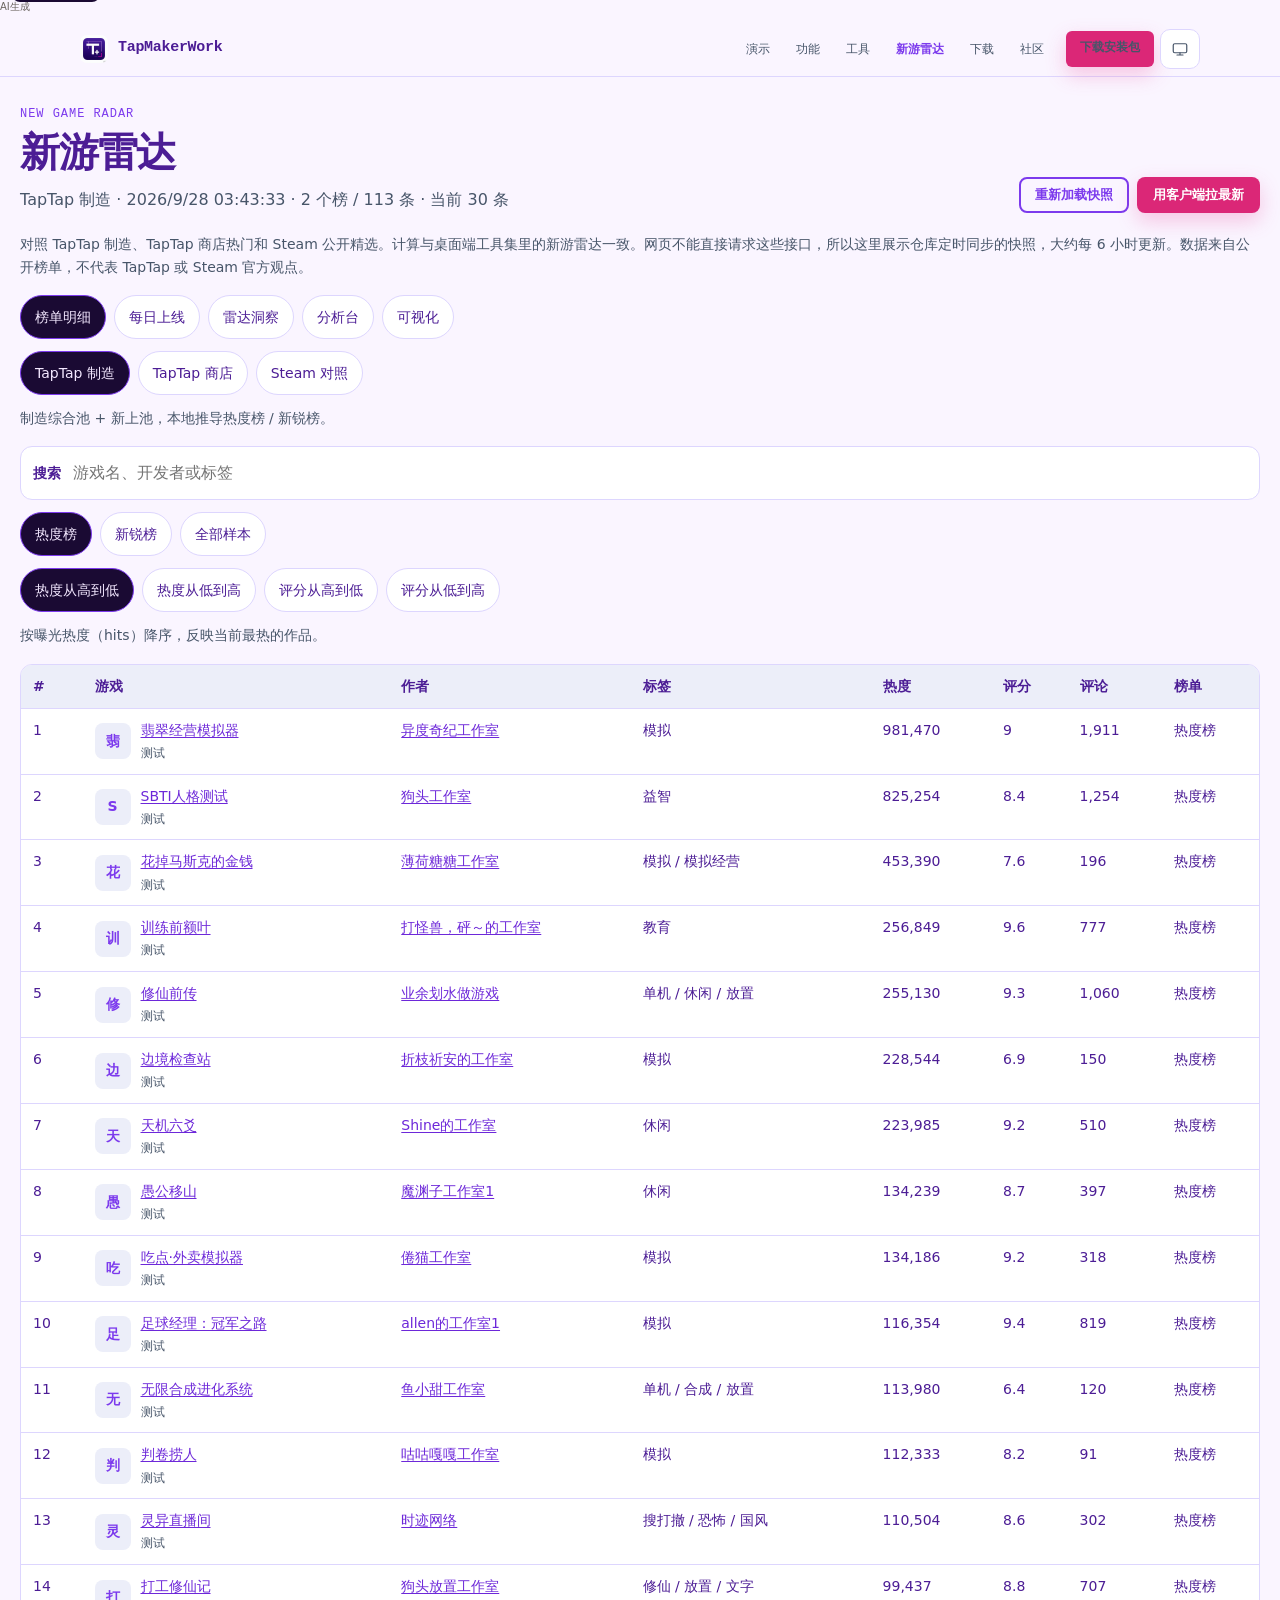
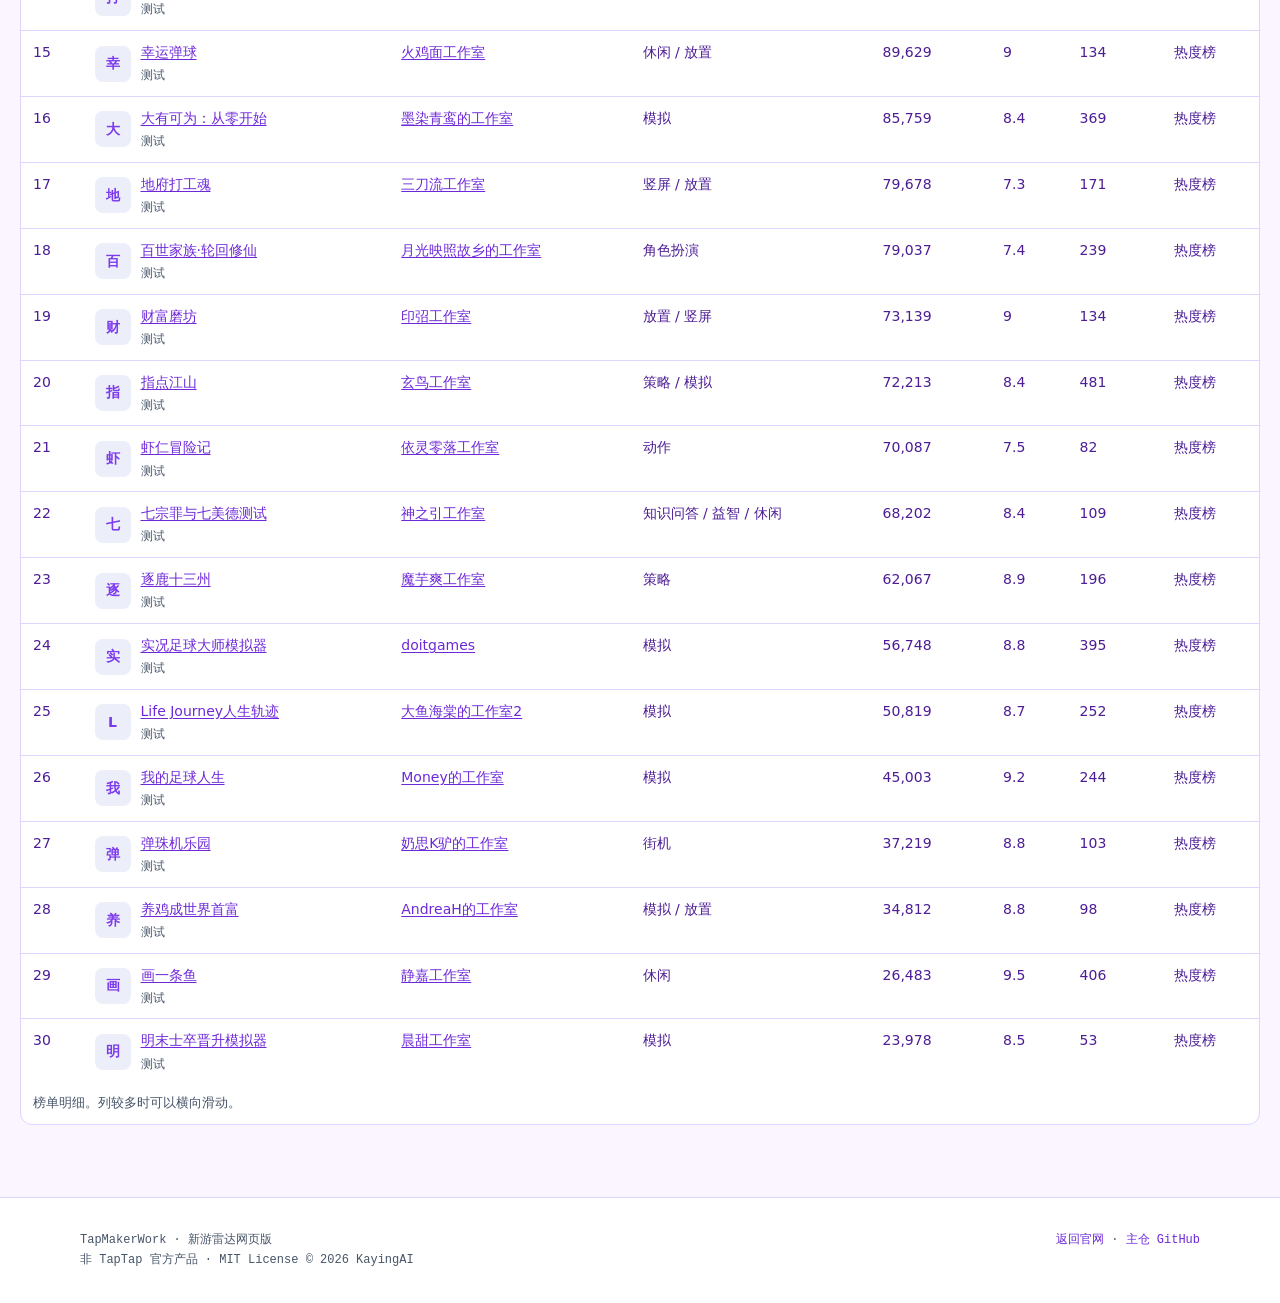
==== radar.html @ 2369c646 "feat: 官网增加可交互的新游雷达网页版 榜单与洞察沿用桌面端计算，页面读取定时同步的公开榜单快照。  Co-authored-by: Cursor <cursoragent@cursor.com>" ====
<!-- AI生成 -->
<!DOCTYPE html>
<html lang="zh-CN">
  <head>
    <meta charset="UTF-8" />
    <meta name="viewport" content="width=device-width, initial-scale=1" />
    <meta
      name="description"
      content="TapMakerWork 新游雷达网页版：TapTap 制造、商店热门与 Steam 对照，含每日上线、榜单、赛道机会与评分分布。"
    />
    <meta name="theme-color" content="#7C3AED" />
    <title>新游雷达 · TapMakerWork</title>
    <link rel="shortcut icon" href="./favicon.ico" />
    <link rel="icon" type="image/png" sizes="32x32" href="./assets/favicon-32x32.png" />
    <link rel="icon" type="image/png" sizes="16x16" href="./assets/favicon-16x16.png" />
    <link rel="apple-touch-icon" href="./apple-touch-icon.png" />
    <link rel="stylesheet" href="./css/styles.css" />
    <link rel="stylesheet" href="./css/radar.css" />
    <script>
      (function () {
        try {
          var mode = localStorage.getItem("tmw-theme") || "system";
          if (mode === "light" || mode === "dark") {
            document.documentElement.setAttribute("data-theme", mode);
          }
        } catch (e) {}
      })();
    </script>
  </head>
  <body>
    <p data-aigc-mark="1" style="margin:0 0 8px;font-size:10px;line-height:1.3;color:#6b6560;font-weight:400;">AI生成</p>
    <a class="radar-skip" href="#radar">跳到榜单</a>

    <header class="nav">
      <div class="container nav-inner">
        <a class="brand" href="./index.html" aria-label="TapMakerWork 首页">
          <img class="brand-mark" src="./assets/icon-192.png" width="28" height="28" alt="" decoding="async" />
          TapMakerWork
        </a>
        <div class="nav-right">
          <ul class="nav-links" id="nav-menu">
            <li><a href="./index.html#demo">演示</a></li>
            <li><a href="./index.html#features">功能</a></li>
            <li><a href="./index.html#tools">工具</a></li>
            <li><a href="./radar.html" aria-current="page">新游雷达</a></li>
            <li><a href="./index.html#download">下载</a></li>
            <li><a href="./index.html#community">社区</a></li>
            <li class="nav-cta">
              <a class="btn btn-primary btn-sm" href="./index.html#download">下载安装包</a>
            </li>
          </ul>
          <button
            type="button"
            class="theme-toggle"
            id="theme-toggle"
            data-mode="system"
            aria-label="主题：自动，点击切换"
            title="主题：自动 / 浅色 / 深色"
          >
            <svg class="theme-icon" id="theme-icon" viewBox="0 0 24 24" fill="none" aria-hidden="true">
              <rect x="3" y="5" width="18" height="12" rx="2" stroke="currentColor" stroke-width="1.6" />
              <path d="M8 20h8M12 17v3" stroke="currentColor" stroke-width="1.6" stroke-linecap="round" />
            </svg>
            <span class="theme-label" id="theme-label">自动</span>
          </button>
          <button class="nav-toggle" type="button" aria-label="打开菜单" aria-expanded="false" aria-controls="nav-menu" id="nav-toggle">
            <svg width="18" height="18" viewBox="0 0 18 18" fill="none" aria-hidden="true">
              <path d="M3 5h12M3 9h12M3 13h12" stroke="currentColor" stroke-width="1.6" stroke-linecap="round" />
            </svg>
          </button>
        </div>
      </div>
    </header>

    <main id="radar" class="radar-wrap">
      <header class="radar-head">
        <div>
          <p class="section-kicker">NEW GAME RADAR</p>
          <h1>新游雷达</h1>
          <p class="radar-meta" id="radar-meta">正在读取快照</p>
        </div>
        <div class="radar-head-actions">
          <button type="button" class="btn btn-secondary btn-sm" id="radar-reload">重新加载快照</button>
          <a class="btn btn-primary btn-sm" href="https://github.com/AndroidSix/TapMakerWork/releases/latest" target="_blank" rel="noopener noreferrer">用客户端拉最新</a>
        </div>
      </header>

      <p class="radar-note">
        对照 TapTap 制造、TapTap 商店热门和 Steam 公开精选。计算与桌面端工具集里的新游雷达一致。网页不能直接请求这些接口，所以这里展示仓库定时同步的快照，大约每 6 小时更新。数据来自公开榜单，不代表 TapTap 或 Steam 官方观点。
      </p>

      <div class="radar-tabs" id="radar-tabs" role="tablist" aria-label="主视图">
        <button type="button" class="radar-tab" role="tab" data-tab="list" aria-selected="true">榜单明细</button>
        <button type="button" class="radar-tab" role="tab" data-tab="daily" aria-selected="false">每日上线</button>
        <button type="button" class="radar-tab" role="tab" data-tab="insight" aria-selected="false">雷达洞察</button>
        <button type="button" class="radar-tab" role="tab" data-tab="analysis" aria-selected="false">分析台</button>
        <button type="button" class="radar-tab" role="tab" data-tab="viz" aria-selected="false">可视化</button>
      </div>

      <div class="radar-channels" id="radar-channels" role="group" aria-label="数据渠道"></div>
      <p class="radar-note" id="radar-channel-desc"></p>

      <label class="radar-search">
        <span>搜索</span>
        <input id="radar-query" type="search" placeholder="游戏名、开发者或标签" autocomplete="off" />
      </label>

      <p class="radar-message" id="radar-status" role="status">正在加载榜单快照…</p>

      <div class="radar-daily-controls" id="radar-daily-controls" hidden>
        <label>
          开始日期
          <input id="radar-from" type="date" />
        </label>
        <label>
          结束日期
          <input id="radar-to" type="date" />
        </label>
        <div class="radar-subtabs" id="radar-ranges" role="group" aria-label="快捷范围">
          <button type="button" class="radar-chip" data-range="7">近 7 天</button>
          <button type="button" class="radar-chip" data-range="14">近 14 天</button>
          <button type="button" class="radar-chip" data-range="30">近 30 天</button>
        </div>
      </div>
      <p class="radar-note" id="radar-daily-note" hidden>基于 TapTap 制造「新上」榜的上线时间。网页快照覆盖近 30 天，改日期后会在本地重新汇总。</p>

      <div id="radar-view" aria-live="polite"></div>
      <div id="radar-tip" class="radar-tip" role="tooltip" hidden></div>
    </main>

    <footer class="footer">
      <div class="container footer-inner">
        <p>TapMakerWork · 新游雷达网页版<br />非 TapTap 官方产品 · MIT License © 2026 KayingAI</p>
        <p>
          <a href="./index.html">返回官网</a>
          ·
          <a href="https://github.com/AndroidSix/TapMakerWork" target="_blank" rel="noopener noreferrer">主仓 GitHub</a>
        </p>
      </div>
    </footer>

    <script>
      (function () {
        var root = document.documentElement;
        var toggle = document.getElementById("theme-toggle");
        var label = document.getElementById("theme-label");
        var icon = document.getElementById("theme-icon");
        var order = ["system", "light", "dark"];
        var names = { system: "自动", light: "浅色", dark: "深色" };
        var icons = {
          system:
            '<rect x="3" y="5" width="18" height="12" rx="2" stroke="currentColor" stroke-width="1.6" fill="none"/><path d="M8 20h8M12 17v3" stroke="currentColor" stroke-width="1.6" stroke-linecap="round"/>',
          light:
            '<circle cx="12" cy="12" r="3.5" stroke="currentColor" stroke-width="1.6" fill="none"/><path d="M12 2.5v2M12 19.5v2M2.5 12h2M19.5 12h2M5 5l1.4 1.4M17.6 17.6L19 19M5 19l1.4-1.4M17.6 6.4L19 5" stroke="currentColor" stroke-width="1.5" stroke-linecap="round"/>',
          dark:
            '<path d="M20 14.5A7.5 7.5 0 0 1 9.5 4 7.8 7.8 0 1 0 20 14.5Z" stroke="currentColor" stroke-width="1.6" stroke-linejoin="round" fill="none"/>',
        };
        function readMode() {
          try {
            return localStorage.getItem("tmw-theme") || "system";
          } catch (e) {
            return "system";
          }
        }
        function applyMode(mode) {
          if (mode === "light" || mode === "dark") root.setAttribute("data-theme", mode);
          else root.removeAttribute("data-theme");
          if (label) label.textContent = names[mode] || names.system;
          if (icon) icon.innerHTML = icons[mode] || icons.system;
          if (toggle) {
            toggle.setAttribute("data-mode", mode);
            toggle.setAttribute("aria-label", "主题：" + (names[mode] || names.system) + "，点击切换");
          }
          try {
            localStorage.setItem("tmw-theme", mode);
          } catch (e) {}
        }
        applyMode(readMode());
        if (toggle) {
          toggle.addEventListener("click", function () {
            var current = readMode();
            applyMode(order[(order.indexOf(current) + 1) % order.length]);
          });
        }
        var navToggle = document.getElementById("nav-toggle");
        var menu = document.getElementById("nav-menu");
        if (navToggle && menu) {
          navToggle.addEventListener("click", function () {
            var open = menu.classList.toggle("open");
            navToggle.setAttribute("aria-expanded", open ? "true" : "false");
            navToggle.setAttribute("aria-label", open ? "关闭菜单" : "打开菜单");
          });
        }
      })();
    </script>
    <script type="module" src="./js/radar-app.js"></script>
  </body>
</html>
---- css/styles.css ----
/* TapMakerWork 官网 — design-system tokens + 明暗主题 */
:root {
  --color-primary: #7c3aed;
  --color-secondary: #a78bfa;
  --color-accent: #ec4899;
  --color-background: #faf5ff;
  --color-foreground: #4c1d95;
  --color-card: #ffffff;
  --color-muted: #eceef9;
  --color-muted-foreground: #475569;
  --color-border: #ddd6fe;
  --color-deep: #1a0a33;
  --color-deep-2: #2a1250;
  --color-on-deep: #f3e8ff;
  --color-hit: #a78bfa;
  --color-live: #34d399;
  --color-code-bg: rgba(124, 58, 237, 0.08);
  --color-nav-bg: rgba(250, 245, 255, 0.88);
  --color-badge-bg: rgba(255, 255, 255, 0.7);
  --color-btn-ghost-bg: rgba(255, 255, 255, 0.08);
  --color-btn-ghost-border: rgba(255, 255, 255, 0.18);
  --color-accent-ink: #ffffff;
  --color-accent-solid: #db2777;
  --color-link: #6d28d9;
  --shadow-md: 0 4px 16px rgba(76, 29, 149, 0.08);
  --shadow-lg: 0 16px 40px rgba(76, 29, 149, 0.14);

  --font-sans: "IBM Plex Sans", "PingFang SC", "HarmonyOS Sans SC",
    "Microsoft YaHei", "Segoe UI", system-ui, -apple-system, sans-serif;
  --font-mono: "JetBrains Mono", "SF Mono", "Menlo", "Consolas",
    "PingFang SC", ui-monospace, monospace;

  --space-xs: 4px;
  --space-sm: 8px;
  --space-md: 12px;
  --space-lg: 16px;
  --space-xl: 24px;
  --space-2xl: 32px;
  --space-3xl: 48px;
  --space-4xl: 72px;

  --radius: 8px;
  --radius-lg: 12px;
  --max: 1120px;
  --nav-h: 56px;
  color-scheme: light;
}

/* 暗色：手动选 dark，或系统偏好且未强制 light */
:root[data-theme="dark"] {
  --color-primary: #a78bfa;
  --color-secondary: #c4b5fd;
  --color-accent: #f472b6;
  --color-background: #120a22;
  --color-foreground: #ede9fe;
  --color-card: #1c1233;
  --color-muted: #24183f;
  --color-muted-foreground: #cfc6e0;
  --color-border: #3b2a6b;
  --color-deep: #0c0618;
  --color-deep-2: #1a0f30;
  --color-on-deep: #f5f3ff;
  --color-hit: #a78bfa;
  --color-live: #34d399;
  --color-code-bg: rgba(167, 139, 250, 0.12);
  --color-nav-bg: rgba(18, 10, 34, 0.88);
  --color-badge-bg: rgba(28, 18, 51, 0.8);
  --color-accent-ink: #120a22;
  --color-accent-solid: #f472b6;
  --color-link: #c4b5fd;
  --shadow-md: 0 4px 16px rgba(0, 0, 0, 0.35);
  --shadow-lg: 0 16px 40px rgba(0, 0, 0, 0.45);
  color-scheme: dark;
}

@media (prefers-color-scheme: dark) {
  :root:not([data-theme="light"]):not([data-theme="dark"]) {
    --color-primary: #a78bfa;
    --color-secondary: #c4b5fd;
    --color-accent: #f472b6;
    --color-background: #120a22;
    --color-foreground: #ede9fe;
    --color-card: #1c1233;
    --color-muted: #24183f;
    --color-muted-foreground: #cfc6e0;
    --color-border: #3b2a6b;
    --color-deep: #0c0618;
    --color-deep-2: #1a0f30;
    --color-on-deep: #f5f3ff;
    --color-hit: #a78bfa;
    --color-live: #34d399;
    --color-code-bg: rgba(167, 139, 250, 0.12);
    --color-nav-bg: rgba(18, 10, 34, 0.88);
    --color-badge-bg: rgba(28, 18, 51, 0.8);
    --color-accent-ink: #120a22;
    --color-accent-solid: #f472b6;
    --color-link: #c4b5fd;
    --shadow-md: 0 4px 16px rgba(0, 0, 0, 0.35);
    --shadow-lg: 0 16px 40px rgba(0, 0, 0, 0.45);
    color-scheme: dark;
  }
}

*,
*::before,
*::after {
  box-sizing: border-box;
}

html {
  scroll-behavior: smooth;
}

body {
  margin: 0;
  font-family: var(--font-sans);
  font-size: 16px;
  line-height: 1.65;
  color: var(--color-foreground);
  background: var(--color-background);
  -webkit-font-smoothing: antialiased;
  text-rendering: optimizeLegibility;
  transition: background-color 200ms ease, color 200ms ease;
}

img {
  max-width: 100%;
  display: block;
}

a {
  color: inherit;
  text-decoration: none;
}

a:focus-visible,
button:focus-visible,
.btn:focus-visible {
  outline: 2px solid var(--color-primary);
  outline-offset: 3px;
}

code {
  font-family: var(--font-mono);
  font-size: 0.92em;
  background: var(--color-code-bg);
  padding: 0.1em 0.35em;
  border-radius: 4px;
}

.container {
  width: min(100% - 40px, var(--max));
  margin-inline: auto;
}

/* ——— Nav ——— */
.nav {
  position: sticky;
  top: 0;
  z-index: 50;
  height: var(--nav-h);
  background: var(--color-nav-bg);
  backdrop-filter: blur(12px);
  border-bottom: 1px solid var(--color-border);
}

.nav-inner {
  height: 100%;
  display: flex;
  align-items: center;
  justify-content: space-between;
  gap: var(--space-lg);
}

.brand {
  display: inline-flex;
  align-items: center;
  gap: 10px;
  font-family: var(--font-mono);
  font-weight: 600;
  font-size: 15px;
  letter-spacing: -0.02em;
  color: var(--color-foreground);
  flex-shrink: 0;
}

.brand-mark {
  width: 28px;
  height: 28px;
  flex-shrink: 0;
  border-radius: 7px;
  object-fit: contain;
  display: block;
  background: transparent;
}

.nav-right {
  display: flex;
  align-items: center;
  gap: 6px;
  min-width: 0;
}

.theme-toggle {
  display: inline-flex;
  align-items: center;
  justify-content: center;
  gap: 6px;
  width: 40px;
  height: 40px;
  padding: 0;
  border-radius: 10px;
  border: 1px solid var(--color-border);
  background: var(--color-card);
  color: var(--color-muted-foreground);
  font-family: var(--font-mono);
  font-size: 12px;
  cursor: pointer;
  flex-shrink: 0;
  transition: border-color 160ms ease, color 160ms ease, background 160ms ease;
}

.theme-toggle:hover {
  color: var(--color-primary);
  border-color: var(--color-primary);
  background: var(--color-code-bg);
}

.theme-toggle .theme-icon {
  width: 18px;
  height: 18px;
  flex-shrink: 0;
}

.theme-toggle .theme-label {
  display: none;
}

.theme-toggle[data-mode="dark"] {
  color: #f5f3ff;
  border-color: #3b2a6b;
  background: #1a0f30;
}

.theme-toggle[data-mode="dark"]:hover {
  color: var(--color-secondary);
  border-color: var(--color-secondary);
}

.theme-toggle[data-mode="light"] {
  color: var(--color-primary);
  border-color: var(--color-border);
  background: var(--color-muted);
}

.nav-links {
  display: flex;
  align-items: center;
  gap: 2px;
  list-style: none;
  margin: 0;
  padding: 0;
}

.nav-links a {
  font-family: var(--font-mono);
  font-size: 12px;
  color: var(--color-muted-foreground);
  padding: 8px 12px;
  border-radius: 6px;
  transition: color 160ms ease, background 160ms ease;
}

.nav-links a:hover {
  color: var(--color-primary);
  background: var(--color-code-bg);
}

.nav-cta {
  margin-left: 8px;
}

.nav-toggle {
  display: none;
  border: 1px solid var(--color-border);
  background: var(--color-card);
  border-radius: 10px;
  width: 40px;
  height: 40px;
  cursor: pointer;
  color: var(--color-foreground);
  flex-shrink: 0;
}

/* ——— Buttons ——— */
.btn {
  display: inline-flex;
  align-items: center;
  justify-content: center;
  gap: 8px;
  padding: 12px 22px;
  border-radius: var(--radius);
  font-family: var(--font-sans);
  font-weight: 600;
  font-size: 15px;
  line-height: 1.2;
  border: 2px solid transparent;
  cursor: pointer;
  transition: transform 160ms ease, opacity 160ms ease, background 160ms ease,
    color 160ms ease, border-color 160ms ease;
  min-height: 44px;
}

.btn:hover {
  transform: translateY(-1px);
}

.btn:active {
  transform: translateY(0);
  opacity: 0.92;
}

.btn-primary {
  background: var(--color-accent-solid);
  color: var(--color-accent-ink);
  box-shadow: 0 8px 20px rgba(236, 72, 153, 0.28);
}

.btn-primary:hover {
  filter: brightness(1.08);
}

.btn-secondary {
  background: transparent;
  color: var(--color-primary);
  border-color: var(--color-primary);
}

.btn-secondary:hover {
  background: var(--color-code-bg);
}

.btn-ghost {
  background: var(--color-btn-ghost-bg);
  color: var(--color-on-deep);
  border-color: var(--color-btn-ghost-border);
}

.btn-ghost:hover {
  background: rgba(255, 255, 255, 0.14);
}

.btn-sm {
  padding: 8px 14px;
  font-size: 13px;
  min-height: 36px;
}

/* ——— Hero ——— */
.hero {
  padding: var(--space-4xl) 0 var(--space-3xl);
  position: relative;
  overflow: hidden;
}

.hero::before {
  content: "";
  position: absolute;
  inset: 0;
  background:
    radial-gradient(ellipse 60% 50% at 80% 20%, rgba(167, 139, 250, 0.22), transparent 60%),
    radial-gradient(ellipse 40% 40% at 10% 80%, rgba(236, 72, 153, 0.1), transparent 55%);
  pointer-events: none;
}

.hero-grid {
  position: relative;
  display: grid;
  grid-template-columns: 1.05fr 0.95fr;
  gap: var(--space-3xl);
  align-items: center;
}

.eyebrow {
  font-family: var(--font-mono);
  font-size: 12px;
  letter-spacing: 0.08em;
  text-transform: uppercase;
  color: var(--color-primary);
  margin: 0 0 var(--space-md);
  display: inline-flex;
  align-items: center;
  gap: 8px;
}

.eyebrow::before {
  content: "";
  width: 8px;
  height: 8px;
  border-radius: 2px;
  background: var(--color-accent);
}

.hero h1 {
  margin: 0 0 var(--space-lg);
  font-family: var(--font-mono);
  font-size: clamp(32px, 4.6vw, 48px);
  line-height: 1.15;
  letter-spacing: -0.03em;
  font-weight: 700;
  color: var(--color-foreground);
}

.hero-lead {
  margin: 0 0 var(--space-xl);
  font-size: 17px;
  color: var(--color-muted-foreground);
  max-width: 36em;
}

.hero-actions {
  display: flex;
  flex-wrap: wrap;
  gap: var(--space-md);
  margin-bottom: var(--space-xl);
}

.badge-row {
  display: flex;
  flex-wrap: wrap;
  gap: 8px;
}

.badge {
  font-family: var(--font-mono);
  font-size: 11px;
  padding: 6px 10px;
  border-radius: 999px;
  border: 1px solid var(--color-border);
  background: var(--color-badge-bg);
  color: var(--color-muted-foreground);
}

.badge-warn {
  border-color: rgba(236, 72, 153, 0.4);
  color: var(--color-accent-solid);
  background: var(--color-code-bg);
}

/* links in body copy */
.section-head a,
.dl-card a,
.panel a:not(.link-chip),
.road-note a {
  color: var(--color-link);
  text-decoration: underline;
  text-underline-offset: 2px;
}

.dl-card a {
  text-decoration: none;
}

.dl-card a:hover,
.section-head a:hover {
  color: var(--color-accent-solid);
}

/* ——— Runtime viewfinder ——— */
.viewfinder {
  background: linear-gradient(160deg, var(--color-deep) 0%, var(--color-deep-2) 100%);
  border-radius: 14px;
  border: 1px solid rgba(167, 139, 250, 0.35);
  box-shadow: var(--shadow-lg);
  overflow: hidden;
  color: var(--color-on-deep);
}

.vf-chrome {
  display: flex;
  align-items: center;
  justify-content: space-between;
  gap: 8px;
  padding: 10px 12px;
  border-bottom: 1px solid rgba(167, 139, 250, 0.2);
  background: rgba(0, 0, 0, 0.25);
  font-family: var(--font-mono);
  font-size: 11px;
}

.vf-dots {
  display: flex;
  gap: 6px;
}

.vf-dots span {
  width: 8px;
  height: 8px;
  border-radius: 50%;
  background: rgba(255, 255, 255, 0.2);
}

.vf-dots span:nth-child(1) {
  background: #f87171;
}
.vf-dots span:nth-child(2) {
  background: #fbbf24;
}
.vf-dots span:nth-child(3) {
  background: #34d399;
}

.vf-title {
  opacity: 0.75;
}

.vf-live {
  display: inline-flex;
  align-items: center;
  gap: 6px;
  color: var(--color-live);
}

.vf-live::before {
  content: "";
  width: 6px;
  height: 6px;
  border-radius: 50%;
  background: var(--color-live);
  box-shadow: 0 0 0 0 rgba(52, 211, 153, 0.5);
  animation: pulse 1.8s ease-out infinite;
}

@keyframes pulse {
  0% {
    box-shadow: 0 0 0 0 rgba(52, 211, 153, 0.55);
  }
  70% {
    box-shadow: 0 0 0 8px rgba(52, 211, 153, 0);
  }
  100% {
    box-shadow: 0 0 0 0 rgba(52, 211, 153, 0);
  }
}

.vf-stage {
  position: relative;
  aspect-ratio: 16 / 11;
  background:
    linear-gradient(180deg, rgba(76, 29, 149, 0.15) 0%, rgba(0, 0, 0, 0.25) 100%),
    radial-gradient(circle at 30% 30%, rgba(124, 58, 237, 0.45), transparent 45%),
    radial-gradient(circle at 70% 70%, rgba(236, 72, 153, 0.25), transparent 40%),
    #12062a;
  overflow: hidden;
}

.scene-sky {
  position: absolute;
  inset: 0 0 40% 0;
  background: linear-gradient(180deg, #312e81 0%, #4c1d95 55%, transparent 100%);
  opacity: 0.55;
}

.scene-ground {
  position: absolute;
  left: 0;
  right: 0;
  bottom: 0;
  height: 38%;
  background: linear-gradient(180deg, #1e1b4b 0%, #0f0a24 100%);
  border-top: 1px solid rgba(167, 139, 250, 0.25);
}

.scene-hud-top {
  position: absolute;
  top: 14px;
  left: 14px;
  right: 14px;
  display: flex;
  justify-content: space-between;
  align-items: flex-start;
}

.hp-bar {
  width: 96px;
  height: 8px;
  border-radius: 4px;
  background: rgba(255, 255, 255, 0.12);
  overflow: hidden;
}

.hp-bar i {
  display: block;
  width: 72%;
  height: 100%;
  background: linear-gradient(90deg, #f43f5e, #fb7185);
}

.coin-chip {
  font-family: var(--font-mono);
  font-size: 10px;
  padding: 4px 8px;
  border-radius: 999px;
  background: rgba(251, 191, 36, 0.15);
  color: #fbbf24;
  border: 1px solid rgba(251, 191, 36, 0.35);
}

.hit {
  position: absolute;
  border: 1px dashed var(--color-hit);
  border-radius: 4px;
  opacity: 0.55;
}

.hit-a {
  left: 12%;
  top: 28%;
  width: 28%;
  height: 14%;
}
.hit-b {
  right: 10%;
  bottom: 18%;
  width: 34%;
  height: 12%;
  opacity: 0.35;
}
.hit-c {
  left: 18%;
  bottom: 14%;
  width: 22%;
  height: 10%;
  opacity: 0.4;
}

.widget {
  position: absolute;
  display: grid;
  place-items: center;
  font-family: var(--font-mono);
  font-size: 12px;
  font-weight: 600;
  border-radius: 6px;
}

.widget-title {
  left: 14%;
  top: 30%;
  width: 24%;
  height: 10%;
  color: #fde68a;
  background: rgba(251, 191, 36, 0.08);
  border: 1px solid rgba(251, 191, 36, 0.25);
}

.widget-btn {
  right: 12%;
  bottom: 20%;
  width: 30%;
  height: 8%;
  color: #fff;
  background: linear-gradient(135deg, #7c3aed, #a78bfa);
  box-shadow: 0 6px 16px rgba(124, 58, 237, 0.45);
}

.widget-icon {
  left: 20%;
  bottom: 16%;
  width: 18%;
  height: 7%;
  color: #c4b5fd;
  background: rgba(167, 139, 250, 0.15);
  border: 1px solid rgba(167, 139, 250, 0.35);
}

.selection {
  position: absolute;
  right: 10%;
  bottom: 17%;
  width: 34%;
  height: 14%;
  border: 1.5px solid var(--color-accent);
  border-radius: 4px;
  box-shadow: 0 0 0 1px rgba(236, 72, 153, 0.2), 0 0 20px rgba(236, 72, 153, 0.25);
  animation: select-breathe 2.4s ease-in-out infinite;
}

@keyframes select-breathe {
  0%,
  100% {
    opacity: 1;
  }
  50% {
    opacity: 0.72;
  }
}

.selection .handle {
  position: absolute;
  width: 8px;
  height: 8px;
  background: var(--color-accent);
  border: 1px solid #fff;
}

.selection .handle:nth-child(1) {
  left: -4px;
  top: -4px;
}
.selection .handle:nth-child(2) {
  right: -4px;
  top: -4px;
}
.selection .handle:nth-child(3) {
  left: -4px;
  bottom: -4px;
}
.selection .handle:nth-child(4) {
  right: -4px;
  bottom: -4px;
}

.vf-panel {
  display: grid;
  grid-template-columns: 1fr 1fr;
  gap: 1px;
  background: rgba(167, 139, 250, 0.15);
  border-top: 1px solid rgba(167, 139, 250, 0.2);
}

.vf-panel-block {
  background: rgba(0, 0, 0, 0.28);
  padding: 10px 12px;
  font-family: var(--font-mono);
  font-size: 11px;
  line-height: 1.55;
}

.vf-panel-block strong {
  display: block;
  color: var(--color-secondary);
  font-weight: 500;
  margin-bottom: 4px;
  letter-spacing: 0.04em;
}

.vf-panel-block code {
  color: var(--color-on-deep);
  opacity: 0.9;
  background: transparent;
  padding: 0;
}

.vf-panel-block .ok {
  color: var(--color-live);
}

/* ——— Sections ——— */
.section {
  padding: var(--space-4xl) 0;
}

.section-head {
  margin-bottom: var(--space-2xl);
  max-width: 40em;
}

.section-kicker {
  font-family: var(--font-mono);
  font-size: 12px;
  letter-spacing: 0.08em;
  color: var(--color-primary);
  margin: 0 0 8px;
}

.section-head h2 {
  margin: 0 0 12px;
  font-family: var(--font-mono);
  font-size: clamp(24px, 3vw, 32px);
  letter-spacing: -0.02em;
  line-height: 1.25;
}

.section-head p {
  margin: 0;
  color: var(--color-muted-foreground);
}

/* ——— Value strip ——— */
.values {
  padding: 0 0 var(--space-3xl);
}

.value-rail {
  display: grid;
  grid-template-columns: repeat(3, 1fr);
  border: 1px solid var(--color-border);
  border-radius: var(--radius-lg);
  background: var(--color-card);
  overflow: hidden;
  box-shadow: var(--shadow-md);
}

.value-item {
  padding: var(--space-xl);
  border-right: 1px solid var(--color-border);
}

.value-item:last-child {
  border-right: none;
}

.value-item .num {
  font-family: var(--font-mono);
  font-size: 12px;
  color: var(--color-accent-solid);
  margin-bottom: 8px;
}

.value-item h3 {
  margin: 0 0 6px;
  font-family: var(--font-mono);
  font-size: 15px;
  letter-spacing: -0.01em;
}

.value-item p {
  margin: 0;
  font-size: 14px;
  color: var(--color-muted-foreground);
}

/* ——— Feature rack ——— */
.features {
  background: linear-gradient(180deg, transparent, var(--color-muted), transparent);
}

.rack {
  display: flex;
  flex-direction: column;
  gap: 0;
  border-top: 1px solid var(--color-border);
}

.rack-row {
  display: grid;
  grid-template-columns: 88px 1fr 1.15fr;
  gap: var(--space-xl);
  padding: var(--space-xl) 0;
  border-bottom: 1px solid var(--color-border);
  align-items: start;
}

.rack-id {
  font-family: var(--font-mono);
  font-size: 13px;
  color: var(--color-primary);
  padding-top: 4px;
}

.rack-row h3 {
  margin: 0 0 8px;
  font-family: var(--font-mono);
  font-size: 18px;
  letter-spacing: -0.02em;
}

.rack-row > div > p {
  margin: 0;
  color: var(--color-muted-foreground);
  font-size: 14px;
}

.rack-list {
  margin: 0;
  padding: 0;
  list-style: none;
  display: grid;
  gap: 8px;
}

.rack-list li {
  position: relative;
  padding-left: 14px;
  font-size: 14px;
  color: var(--color-foreground);
}

.rack-list li::before {
  content: "";
  position: absolute;
  left: 0;
  top: 0.62em;
  width: 6px;
  height: 6px;
  border-radius: 1px;
  background: var(--color-secondary);
}

/* ——— Demo video ——— */
.demo-player {
  border-radius: 14px;
  overflow: hidden;
  border: 1px solid var(--color-border);
  background: var(--color-deep);
  box-shadow: var(--shadow-lg);
}

.demo-player video {
  display: block;
  width: 100%;
  height: auto;
  background: #000;
}

.demo-note {
  margin: var(--space-lg) 0 0;
  font-family: var(--font-mono);
  font-size: 12px;
  color: var(--color-muted-foreground);
}

.demo-note a {
  color: var(--color-link);
  text-decoration: underline;
  text-underline-offset: 2px;
}

/* ——— Built-in tools ——— */
.tool-grid {
  display: grid;
  grid-template-columns: repeat(2, 1fr);
  gap: var(--space-lg);
  margin-bottom: var(--space-xl);
}

.tool-card {
  background: var(--color-card);
  border: 1px solid var(--color-border);
  border-radius: var(--radius-lg);
  padding: var(--space-xl);
  box-shadow: var(--shadow-md);
}

.tool-kicker {
  margin: 0 0 8px;
  font-family: var(--font-mono);
  font-size: 11px;
  letter-spacing: 0.06em;
  color: var(--color-accent-solid);
}

.tool-card h3 {
  margin: 0 0 10px;
  font-size: 18px;
}

.tool-card > p {
  margin: 0 0 var(--space-md);
  font-size: 14px;
  color: var(--color-muted-foreground);
  line-height: 1.65;
}

.tool-card ul {
  margin: 0;
  padding: 0;
  list-style: none;
  display: grid;
  gap: 6px;
}

.tool-card li {
  font-size: 13px;
  padding-left: 12px;
  position: relative;
  color: var(--color-foreground);
}

.tool-card li::before {
  content: "";
  position: absolute;
  left: 0;
  top: 0.55em;
  width: 5px;
  height: 5px;
  border-radius: 1px;
  background: var(--color-accent-solid);
}

.tools-player {
  margin-top: 0;
}

/* ——— Roadmap ——— */
.road-grid {
  display: grid;
  grid-template-columns: repeat(2, 1fr);
  gap: var(--space-lg);
}

.road-card {
  background: var(--color-card);
  border: 1px solid var(--color-border);
  border-radius: var(--radius-lg);
  padding: var(--space-xl);
  box-shadow: var(--shadow-md);
}

.road-card h3 {
  margin: 0 0 8px;
  font-family: var(--font-mono);
  font-size: 15px;
}

.road-card > p {
  margin: 0 0 var(--space-md);
  font-size: 13px;
  color: var(--color-muted-foreground);
}

.road-card ul {
  margin: 0;
  padding: 0;
  list-style: none;
  display: grid;
  gap: 6px;
}

.road-card li {
  font-size: 13px;
  padding-left: 12px;
  position: relative;
  color: var(--color-foreground);
}

.road-card li::before {
  content: "";
  position: absolute;
  left: 0;
  top: 0.55em;
  width: 5px;
  height: 5px;
  border-radius: 1px;
  background: var(--color-accent-solid);
}

.road-note {
  margin-top: var(--space-xl);
  font-family: var(--font-mono);
  font-size: 12px;
  color: var(--color-muted-foreground);
  line-height: 1.7;
}

/* ——— Architecture ——— */
.arch-panel {
  background: var(--color-deep);
  color: var(--color-on-deep);
  border-radius: 14px;
  padding: var(--space-2xl);
  border: 1px solid rgba(167, 139, 250, 0.25);
  overflow-x: auto;
}

.arch-flow {
  display: flex;
  flex-direction: column;
  align-items: center;
  gap: 0;
  min-width: 280px;
}

.arch-node {
  width: min(100%, 420px);
  text-align: center;
  padding: 14px 18px;
  border-radius: 8px;
  border: 1px solid rgba(167, 139, 250, 0.45);
  background: rgba(255, 255, 255, 0.05);
  font-family: var(--font-mono);
  font-size: 13px;
}

.arch-node.primary {
  border-color: var(--color-secondary);
  background: rgba(124, 58, 237, 0.25);
  color: #fff;
  font-weight: 600;
}

.arch-node.official {
  border-style: dashed;
  opacity: 0.9;
}

.arch-arrow {
  width: 1px;
  height: 22px;
  background: rgba(167, 139, 250, 0.45);
  position: relative;
}

.arch-arrow::after {
  content: "";
  position: absolute;
  left: 50%;
  bottom: 0;
  transform: translateX(-50%);
  border: 5px solid transparent;
  border-top-color: rgba(167, 139, 250, 0.7);
}

.arch-split {
  display: grid;
  grid-template-columns: repeat(3, 1fr);
  gap: 10px;
  width: min(100%, 520px);
}

.arch-split .arch-node {
  width: 100%;
  font-size: 11px;
  padding: 10px;
}

.arch-note {
  margin: var(--space-xl) 0 0;
  font-family: var(--font-mono);
  font-size: 12px;
  color: rgba(243, 232, 255, 0.65);
  text-align: center;
}

/* ——— Download ——— */
.download {
  background: var(--color-muted);
}

.dl-grid {
  display: grid;
  grid-template-columns: 1.2fr 0.8fr;
  gap: var(--space-xl);
  align-items: stretch;
}

.dl-main {
  background: var(--color-card);
  border: 1px solid var(--color-border);
  border-radius: var(--radius-lg);
  padding: var(--space-2xl);
  box-shadow: var(--shadow-md);
}

.dl-main h3 {
  margin: 0 0 8px;
  font-family: var(--font-mono);
  font-size: 20px;
}

.dl-main > p {
  margin: 0 0 var(--space-xl);
  color: var(--color-muted-foreground);
  font-size: 14px;
}

.dl-actions {
  display: flex;
  flex-wrap: wrap;
  gap: 12px;
  margin-bottom: var(--space-xl);
}

.dl-meta {
  font-family: var(--font-mono);
  font-size: 12px;
  color: var(--color-muted-foreground);
  padding-top: var(--space-lg);
  border-top: 1px solid var(--color-border);
}

.dl-detected {
  display: inline-flex;
  align-items: center;
  gap: 8px;
  margin: 0 0 var(--space-md);
  font-family: var(--font-mono);
  font-size: 12px;
  padding: 6px 10px;
  border-radius: 999px;
  border: 1px solid var(--color-border);
  background: var(--color-code-bg);
  color: var(--color-primary);
}

.dl-detected::before {
  content: "";
  width: 8px;
  height: 8px;
  border-radius: 50%;
  background: var(--color-live);
  flex-shrink: 0;
}

.dl-detected[data-state="warn"]::before {
  background: var(--color-accent-solid);
}

.dl-platforms {
  display: grid;
  grid-template-columns: repeat(3, 1fr);
  gap: 12px;
  margin-bottom: var(--space-xl);
}

.dl-plat {
  border: 1px solid var(--color-border);
  border-radius: var(--radius);
  background: var(--color-background);
  padding: var(--space-lg);
  display: flex;
  flex-direction: column;
  gap: 8px;
  transition: border-color 160ms ease, box-shadow 160ms ease;
}

.dl-plat.is-recommended {
  border-color: var(--color-primary);
  box-shadow: 0 0 0 1px var(--color-primary);
}

.dl-plat-top {
  display: flex;
  align-items: center;
  justify-content: space-between;
  gap: 8px;
}

.dl-plat h4 {
  margin: 0;
  font-family: var(--font-mono);
  font-size: 13px;
}

.dl-plat-tag {
  font-family: var(--font-mono);
  font-size: 11px;
  padding: 2px 6px;
  border-radius: 4px;
  background: var(--color-muted);
  color: var(--color-muted-foreground);
}

.dl-plat p {
  margin: 0;
  font-size: 12px;
  color: var(--color-muted-foreground);
  flex: 1;
}

.dl-plat .dl-file {
  word-break: break-all;
}

.dl-plat .btn {
  align-self: flex-start;
  margin-top: 4px;
}

.dl-plat.is-recommended .btn {
  background: var(--color-accent-solid);
  color: var(--color-accent-ink);
  border-color: transparent;
}

.dl-quote {
  border-left: 3px solid var(--color-accent-solid);
  padding-left: 12px;
  color: var(--color-foreground) !important;
  font-size: 13px !important;
}

.dl-side {
  display: grid;
  gap: 12px;
}

.dl-card {
  background: var(--color-card);
  border: 1px solid var(--color-border);
  border-radius: var(--radius-lg);
  padding: var(--space-xl);
}

.dl-card h4 {
  margin: 0 0 6px;
  font-family: var(--font-mono);
  font-size: 14px;
}

.dl-card p {
  margin: 0;
  font-size: 13px;
  color: var(--color-muted-foreground);
}

.dl-card a {
  color: var(--color-primary);
  font-weight: 600;
  font-size: 13px;
}

.dl-card a:hover {
  color: var(--color-accent-solid);
}

/* ——— Community / boundary ——— */
.split-2 {
  display: grid;
  grid-template-columns: 1fr 1fr;
  gap: var(--space-xl);
}

.panel {
  background: var(--color-card);
  border: 1px solid var(--color-border);
  border-radius: var(--radius-lg);
  padding: var(--space-2xl);
  box-shadow: var(--shadow-md);
}

.panel h3 {
  margin: 0 0 12px;
  font-family: var(--font-mono);
  font-size: 18px;
}

.panel p {
  margin: 0 0 var(--space-lg);
  color: var(--color-muted-foreground);
  font-size: 14px;
}

.panel .meta-line {
  font-family: var(--font-mono);
  font-size: 13px;
  margin-bottom: var(--space-lg);
  color: var(--color-foreground);
}

.link-row {
  display: flex;
  flex-wrap: wrap;
  gap: 10px;
}

.link-chip {
  font-family: var(--font-mono);
  font-size: 12px;
  padding: 8px 12px;
  border-radius: 6px;
  border: 1px solid var(--color-border);
  color: var(--color-primary);
  transition: background 160ms ease, border-color 160ms ease;
}

.link-chip:hover {
  background: var(--color-code-bg);
  border-color: var(--color-primary);
}

.boundary-list {
  list-style: none;
  margin: 0;
  padding: 0;
  display: grid;
  grid-template-columns: repeat(2, 1fr);
  gap: 12px;
}

.boundary-list li {
  background: var(--color-card);
  border: 1px solid var(--color-border);
  border-radius: var(--radius);
  padding: var(--space-lg);
  font-size: 14px;
}

.boundary-list strong {
  display: block;
  font-family: var(--font-mono);
  font-size: 13px;
  margin-bottom: 4px;
  color: var(--color-foreground);
}

.boundary-list span {
  color: var(--color-muted-foreground);
}

.sponsor-qr {
  display: grid;
  grid-template-columns: 1fr 1fr;
  gap: var(--space-lg);
}

.sponsor-qr figure {
  margin: 0;
  text-align: center;
}

.sponsor-qr img {
  width: 100%;
  max-width: 180px;
  margin: 0 auto 8px;
  border-radius: 8px;
  border: 1px solid var(--color-border);
  background: #fff;
  aspect-ratio: 1;
  object-fit: contain;
  padding: 8px;
}

.sponsor-qr figcaption {
  font-family: var(--font-mono);
  font-size: 12px;
  color: var(--color-muted-foreground);
}

.sponsor-note {
  margin-top: var(--space-lg) !important;
  font-size: 13px !important;
}

/* ——— Footer ——— */
.footer {
  border-top: 1px solid var(--color-border);
  padding: var(--space-2xl) 0;
  background: var(--color-card);
}

.footer-inner {
  display: flex;
  flex-wrap: wrap;
  gap: var(--space-lg);
  justify-content: space-between;
  align-items: flex-start;
}

.footer p {
  margin: 0;
  font-family: var(--font-mono);
  font-size: 12px;
  color: var(--color-muted-foreground);
  line-height: 1.7;
}

.footer a {
  color: var(--color-link);
}

.footer a:hover {
  color: var(--color-accent-solid);
}

.link-chip:hover {
  background: var(--color-code-bg);
  border-color: var(--color-primary);
  color: var(--color-primary);
}

/* ——— Reduced motion ——— */
@media (prefers-reduced-motion: reduce) {
  html {
    scroll-behavior: auto;
  }

  body,
  .btn,
  .nav-links a,
  .link-chip,
  .theme-toggle {
    transition: none;
  }

  .vf-live::before,
  .selection {
    animation: none;
  }

  .btn:hover {
    transform: none;
  }
}

/* ——— Responsive ——— */
@media (max-width: 900px) {
  .hero-grid,
  .dl-grid,
  .split-2,
  .value-rail,
  .road-grid,
  .tool-grid {
    grid-template-columns: 1fr;
  }

  .value-item {
    border-right: none;
    border-bottom: 1px solid var(--color-border);
  }

  .value-item:last-child {
    border-bottom: none;
  }

  .rack-row {
    grid-template-columns: 56px 1fr;
  }

  .rack-list {
    grid-column: 1 / -1;
  }

  .boundary-list {
    grid-template-columns: 1fr;
  }

  .dl-platforms {
    grid-template-columns: 1fr;
  }

  .arch-split {
    grid-template-columns: 1fr;
    width: 100%;
  }

  .nav-links {
    display: none;
    position: absolute;
    top: var(--nav-h);
    left: 0;
    right: 0;
    flex-direction: column;
    align-items: stretch;
    background: var(--color-card);
    border-bottom: 1px solid var(--color-border);
    padding: 12px;
    box-shadow: var(--shadow-md);
  }

  .nav-links.open {
    display: flex;
  }

  .nav-links .nav-cta {
    margin-left: 0;
  }

  .nav-links .nav-cta .btn {
    width: 100%;
  }

  .nav-toggle {
    display: inline-grid;
    place-items: center;
  }
}

@media (max-width: 480px) {
  .container {
    width: min(100% - 28px, var(--max));
  }

  .hero {
    padding-top: var(--space-2xl);
  }

  .hero-actions {
    flex-direction: column;
  }

  .hero-actions .btn {
    width: 100%;
  }

  .vf-panel {
    grid-template-columns: 1fr;
  }

  .sponsor-qr {
    grid-template-columns: 1fr;
  }
}
---- css/radar.css ----
/* 新游雷达页。沿用官网 token，单独成页以免营销首页被看板撑满。 */

[hidden] {
  display: none !important;
}

.radar-skip {
  position: absolute;
  left: 12px;
  top: -40px;
  z-index: 80;
  padding: 8px 12px;
  background: var(--color-deep);
  color: var(--color-on-deep);
  border-radius: 8px;
}

.radar-skip:focus {
  top: 8px;
}

.radar-wrap {
  width: min(100% - 32px, 1240px);
  margin: 28px auto 72px;
}

.radar-head {
  display: flex;
  justify-content: space-between;
  gap: 16px 24px;
  align-items: flex-end;
  margin-bottom: 20px;
}

.radar-head h1 {
  margin: 0 0 8px;
  font-family: var(--font-mono);
  font-size: clamp(28px, 4vw, 40px);
  letter-spacing: -0.03em;
  line-height: 1.15;
}

.radar-meta,
.radar-note,
.radar-message {
  margin: 0;
  color: var(--color-muted-foreground);
}

.radar-head-actions {
  display: flex;
  flex-wrap: wrap;
  gap: 8px;
  justify-content: flex-end;
}

.radar-message {
  margin-top: 12px;
  padding: 10px 12px;
  border-radius: var(--radius);
  background: var(--color-muted);
  color: var(--color-foreground);
}

.radar-tabs,
.radar-subtabs,
.radar-channels {
  display: flex;
  flex-wrap: wrap;
  gap: 8px;
}

.radar-tabs {
  margin: 16px 0 12px;
}

.radar-channels,
.radar-subtabs {
  margin: 0 0 12px;
}

.radar-tab,
.radar-chip {
  min-height: 44px;
  padding: 8px 14px;
  border-radius: 999px;
  border: 1px solid var(--color-border);
  background: var(--color-card);
  color: var(--color-foreground);
  font: inherit;
  font-size: 14px;
  cursor: pointer;
}

.radar-tab[aria-selected="true"],
.radar-chip[aria-pressed="true"] {
  background: var(--color-deep);
  color: var(--color-on-deep);
  border-color: var(--color-primary);
}

.radar-search {
  display: flex;
  align-items: center;
  gap: 10px;
  margin: 4px 0 12px;
  padding: 8px 12px;
  border: 1px solid var(--color-border);
  border-radius: var(--radius-lg);
  background: var(--color-card);
}

.radar-search span {
  font-size: 14px;
  font-weight: 600;
  white-space: nowrap;
}

.radar-search input {
  flex: 1;
  min-width: 0;
  min-height: 36px;
  border: 0;
  background: transparent;
  color: var(--color-foreground);
  font: inherit;
  font-size: 16px;
}

.radar-search input:focus {
  outline: none;
}

.radar-search:focus-within {
  outline: 2px solid var(--color-primary);
  outline-offset: 2px;
}

.radar-daily-controls {
  display: flex;
  flex-wrap: wrap;
  align-items: flex-end;
  gap: 10px;
  margin-bottom: 8px;
}

.radar-daily-controls label {
  display: flex;
  flex-direction: column;
  gap: 4px;
  font-size: 13px;
  font-weight: 600;
}

.radar-daily-controls input[type="date"] {
  min-height: 44px;
  padding: 0 10px;
  border: 1px solid var(--color-border);
  border-radius: var(--radius);
  background: var(--color-card);
  color: var(--color-foreground);
  font: inherit;
}

.radar-note {
  margin-bottom: 16px;
  font-size: 14px;
}

.radar-stats {
  display: grid;
  grid-template-columns: repeat(4, minmax(0, 1fr));
  gap: 12px;
  margin-bottom: 16px;
}

.radar-stat,
.radar-quadrant,
.radar-chart,
.radar-insight-card {
  background: var(--color-card);
  border: 1px solid var(--color-border);
  border-radius: var(--radius-lg);
  box-shadow: var(--shadow-md);
}

.radar-stat {
  padding: 14px 16px;
}

.radar-stat em,
.radar-stat span {
  display: block;
  font-style: normal;
  color: var(--color-muted-foreground);
  font-size: 13px;
}

.radar-stat strong {
  display: block;
  margin: 4px 0;
  font-size: 22px;
  line-height: 1.3;
  word-break: break-word;
}

.radar-insight {
  display: grid;
  grid-template-columns: 1fr 1fr;
  gap: 12px;
  margin-bottom: 16px;
}

.radar-insight-card {
  padding: 16px;
}

.radar-insight-card h2,
.radar-chart h2,
.radar-block-title {
  margin: 0 0 10px;
  font-size: 16px;
}

.radar-insight-card ol {
  margin: 0;
  padding-left: 1.2em;
}

.radar-insight-card li {
  margin: 0 0 10px;
}

.radar-insight-card li span {
  display: block;
  color: var(--color-muted-foreground);
  font-size: 14px;
}

.radar-table caption {
  caption-side: bottom;
  padding: 8px 12px 10px;
  text-align: left;
  color: var(--color-muted-foreground);
  font-size: 13px;
}

.radar-table-wrap {
  overflow-x: auto;
  margin-bottom: 16px;
  border: 1px solid var(--color-border);
  border-radius: var(--radius-lg);
  background: var(--color-card);
}

.radar-table {
  width: 100%;
  min-width: 760px;
  border-collapse: collapse;
  font-size: 14px;
}

.radar-table th,
.radar-table td {
  padding: 10px 12px;
  text-align: left;
  vertical-align: top;
  border-bottom: 1px solid var(--color-border);
}

.radar-table th {
  background: var(--color-muted);
  font-weight: 650;
  white-space: nowrap;
}

.radar-table tr:last-child td {
  border-bottom: 0;
}

.radar-table a {
  color: var(--color-link);
  text-decoration: underline;
  text-underline-offset: 2px;
}

.radar-game {
  display: flex;
  align-items: center;
  gap: 10px;
  min-width: 180px;
}

.radar-icon-slot {
  display: inline-flex;
  flex: 0 0 36px;
}

.radar-icon,
.radar-icon-fallback {
  width: 36px;
  height: 36px;
  border-radius: 8px;
  flex: 0 0 36px;
  object-fit: cover;
  background: var(--color-muted);
}

.radar-icon-fallback {
  display: inline-flex;
  align-items: center;
  justify-content: center;
  font-size: 14px;
  font-weight: 700;
  color: var(--color-primary);
}

.radar-labels {
  display: block;
  margin-top: 2px;
  color: var(--color-muted-foreground);
  font-size: 12px;
}

.radar-good {
  color: #047857;
  font-weight: 650;
}

.radar-mid {
  color: #9a3412;
  font-weight: 650;
}

.radar-bad {
  color: #be123c;
  font-weight: 650;
}

:root[data-theme="dark"] .radar-good {
  color: #6ee7b7;
}

:root[data-theme="dark"] .radar-mid {
  color: #fcd34d;
}

:root[data-theme="dark"] .radar-bad {
  color: #fda4af;
}

@media (prefers-color-scheme: dark) {
  :root:not([data-theme="light"]):not([data-theme="dark"]) .radar-good {
    color: #6ee7b7;
  }

  :root:not([data-theme="light"]):not([data-theme="dark"]) .radar-mid {
    color: #fcd34d;
  }

  :root:not([data-theme="light"]):not([data-theme="dark"]) .radar-bad {
    color: #fda4af;
  }
}

.radar-quadrant-head p {
  margin: 0 0 12px;
  color: var(--color-muted-foreground);
}

.radar-quadrant-grid {
  display: grid;
  grid-template-columns: 1fr 1fr;
  gap: 12px;
  margin-bottom: 16px;
}

.radar-quadrant {
  padding: 14px 16px;
  border-top: 4px solid var(--color-border);
}

.radar-quadrant.tone-good {
  border-top-color: #047857;
}

.radar-quadrant.tone-mid {
  border-top-color: #d97706;
}

.radar-quadrant.tone-bad {
  border-top-color: #e11d48;
}

.radar-quadrant em,
.radar-quadrant p,
.radar-quadrant small {
  display: block;
  margin-top: 6px;
}

.radar-quadrant em {
  font-style: normal;
  font-weight: 600;
}

.radar-quadrant p,
.radar-quadrant small {
  color: var(--color-muted-foreground);
  font-size: 14px;
}

.radar-chart {
  padding: 16px;
  margin-bottom: 12px;
}

.radar-bar-row {
  display: grid;
  grid-template-columns: minmax(88px, 160px) 1fr auto;
  gap: 8px;
  align-items: center;
  min-height: 36px;
  margin-bottom: 8px;
}

.radar-bar-label {
  font-size: 13px;
}

.radar-bar-track {
  height: 12px;
  border-radius: 999px;
  background: var(--color-muted);
  overflow: hidden;
}

.radar-bar-track i {
  display: block;
  height: 100%;
  border-radius: inherit;
}

.radar-bar-value {
  font-size: 13px;
  color: var(--color-muted-foreground);
  font-style: normal;
  white-space: nowrap;
}

.radar-vbars {
  display: flex;
  align-items: flex-end;
  gap: 8px;
  min-height: 220px;
  overflow-x: auto;
  padding-top: 8px;
}

.radar-vbar {
  flex: 1 0 72px;
  display: flex;
  flex-direction: column;
  align-items: center;
  gap: 6px;
  min-height: 44px;
  text-align: center;
}

.radar-vbar-track {
  width: 28px;
  height: 140px;
  display: flex;
  align-items: flex-end;
  border-radius: 8px;
  background: var(--color-muted);
  overflow: hidden;
}

.radar-vbar-track i {
  display: block;
  width: 100%;
  border-radius: 8px 8px 0 0;
}

.radar-vbar span,
.radar-vbar em {
  font-size: 12px;
  font-style: normal;
  color: var(--color-muted-foreground);
}

.radar-donut {
  display: flex;
  flex-wrap: wrap;
  gap: 20px;
  align-items: center;
}

.radar-donut svg {
  width: min(220px, 100%);
  height: auto;
}

.radar-donut text {
  fill: currentColor;
}

.radar-donut-legend {
  list-style: none;
  margin: 0;
  padding: 0;
  flex: 1;
  min-width: 220px;
}

.radar-donut-legend li {
  display: grid;
  grid-template-columns: 12px 1fr;
  gap: 4px 8px;
  margin-bottom: 8px;
  font-size: 14px;
}

.radar-donut-legend i {
  width: 12px;
  height: 12px;
  margin-top: 4px;
  border-radius: 3px;
}

.radar-donut-legend em {
  grid-column: 2;
  font-style: normal;
  color: var(--color-muted-foreground);
  font-size: 13px;
}

.radar-tip {
  position: fixed;
  z-index: 40;
  max-width: 280px;
  padding: 8px 10px;
  border-radius: 8px;
  background: var(--color-deep);
  color: var(--color-on-deep);
  font-size: 13px;
  line-height: 1.45;
  pointer-events: none;
  box-shadow: var(--shadow-lg);
}

.nav-links a[aria-current="page"] {
  color: var(--color-primary);
  font-weight: 650;
}

@media (max-width: 900px) {
  .radar-head,
  .radar-insight,
  .radar-quadrant-grid,
  .radar-stats {
    grid-template-columns: 1fr;
    display: grid;
  }

  .radar-head {
    align-items: stretch;
  }

  .radar-head-actions {
    justify-content: flex-start;
  }

  .radar-bar-row {
    grid-template-columns: 1fr;
  }
}

@media (prefers-reduced-motion: reduce) {
  .radar-tab,
  .radar-chip,
  .btn {
    transition: none;
  }
}
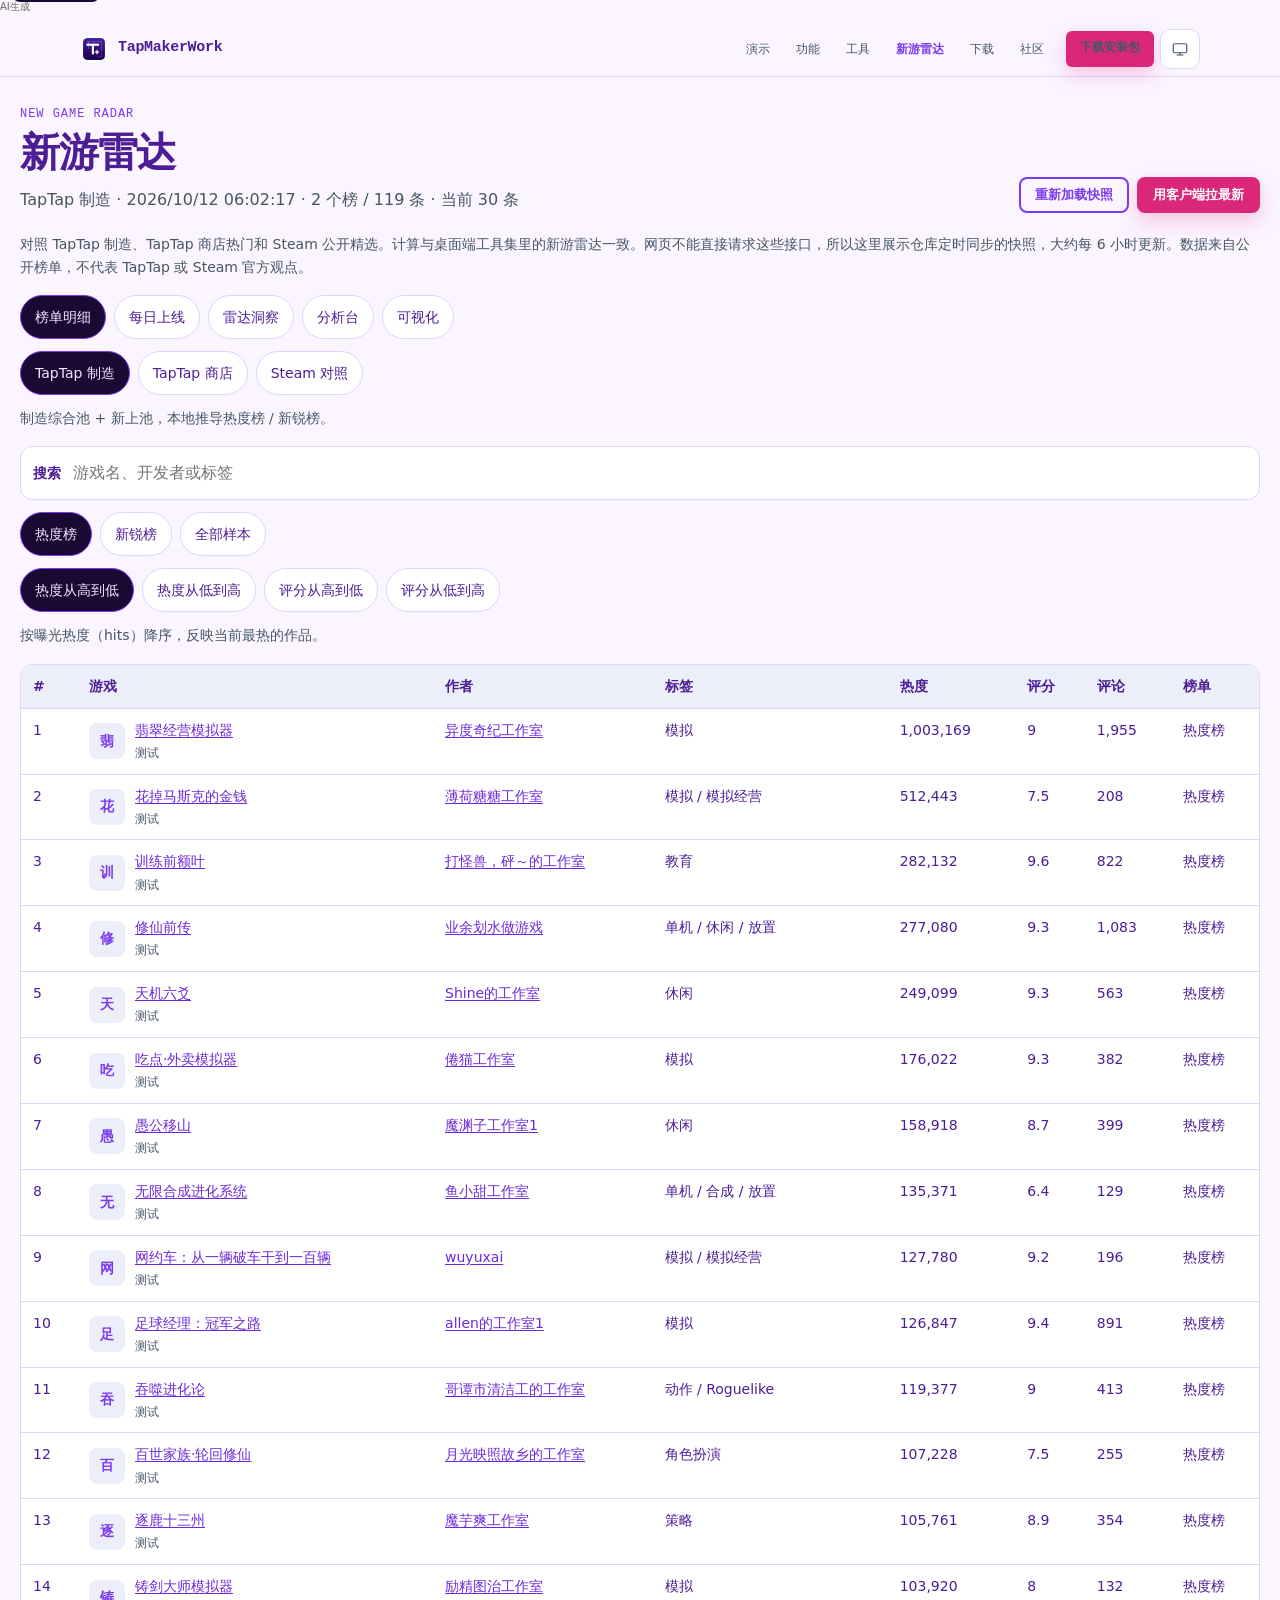
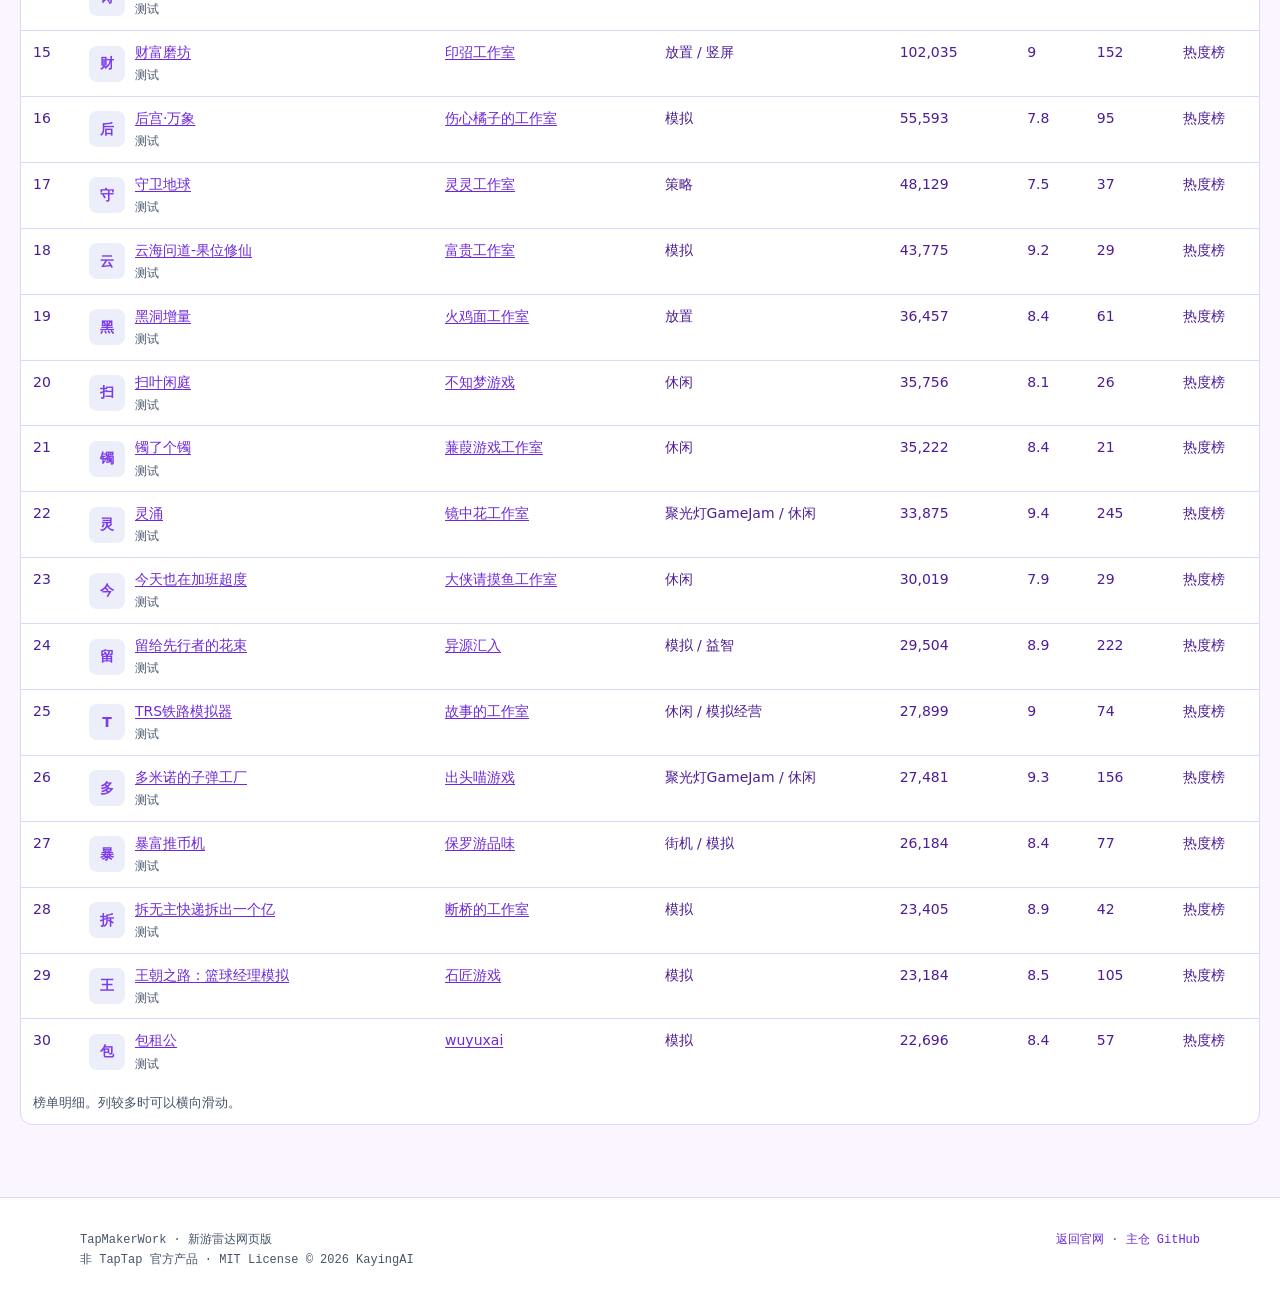
==== commit 8f153915: "feat: 每日上线增加今日与近 3 天快捷范围 在新游雷达「每日上线」快捷范围中补充「今日」「近 3 天」，并同步 chip 选中态。  Co-authored-by: AndroidSUP <An" ====
--- a/radar.html
+++ b/radar.html
@@ -117,7 +117,9 @@
           <input id="radar-to" type="date" />
         </label>
         <div class="radar-subtabs" id="radar-ranges" role="group" aria-label="快捷范围">
-          <button type="button" class="radar-chip" data-range="7">近 7 天</button>
+          <button type="button" class="radar-chip" data-range="1">今日</button>
+          <button type="button" class="radar-chip" data-range="3">近 3 天</button>
+          <button type="button" class="radar-chip" data-range="7" aria-pressed="true">近 7 天</button>
           <button type="button" class="radar-chip" data-range="14">近 14 天</button>
           <button type="button" class="radar-chip" data-range="30">近 30 天</button>
         </div>
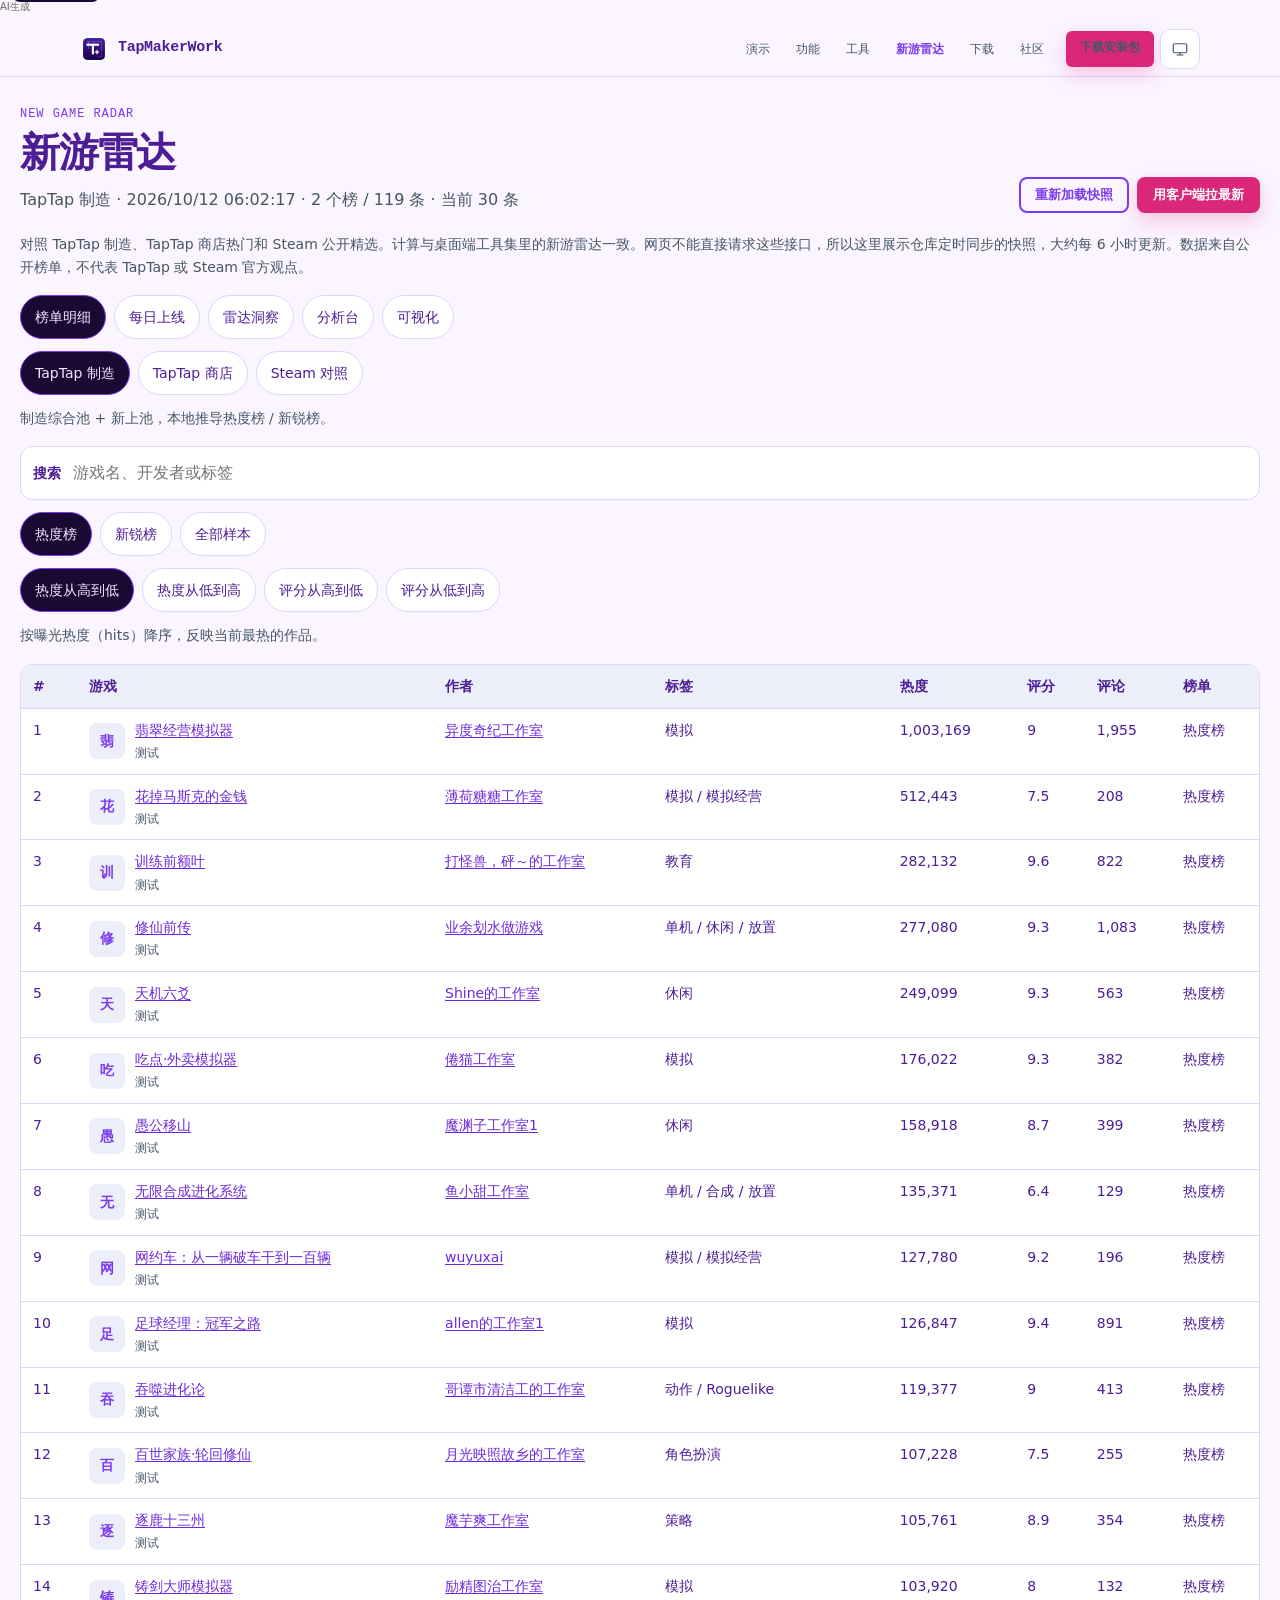
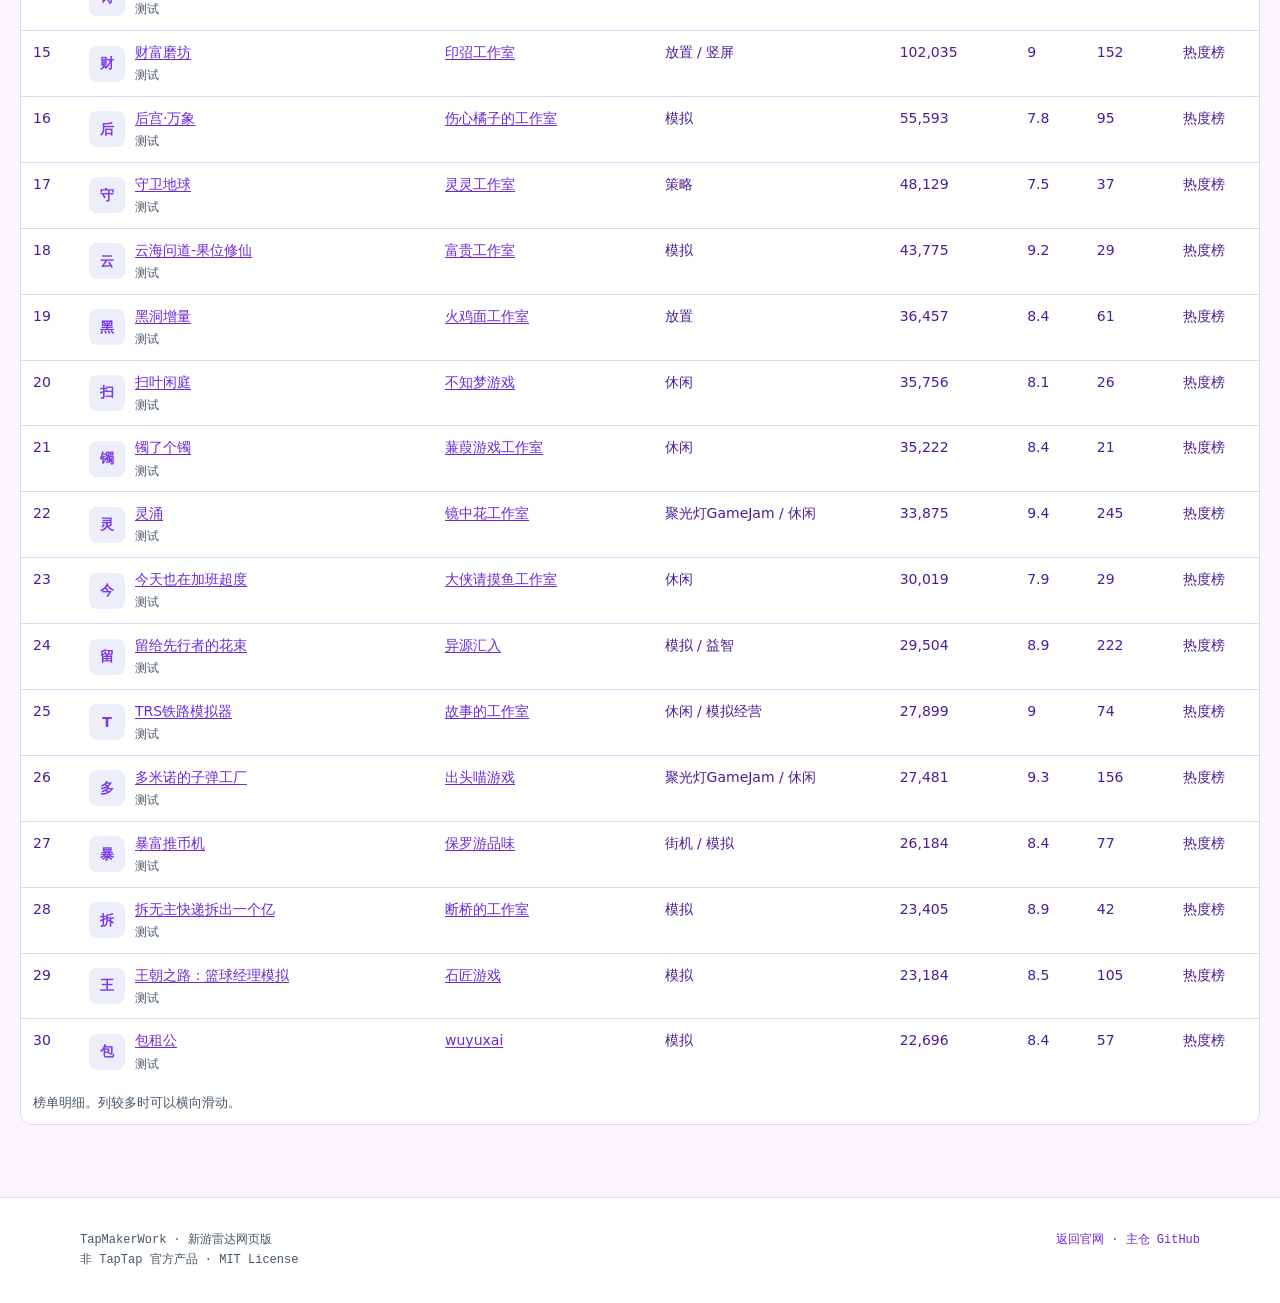
==== commit 8bbf9f1e: "chore: remove KayingAI from site footers Keep the credits section, but drop the copyright attributio" ====
--- a/radar.html
+++ b/radar.html
@@ -132,7 +132,7 @@
 
     <footer class="footer">
       <div class="container footer-inner">
-        <p>TapMakerWork · 新游雷达网页版<br />非 TapTap 官方产品 · MIT License © 2026 KayingAI</p>
+        <p>TapMakerWork · 新游雷达网页版<br />非 TapTap 官方产品 · MIT License</p>
         <p>
           <a href="./index.html">返回官网</a>
           ·
